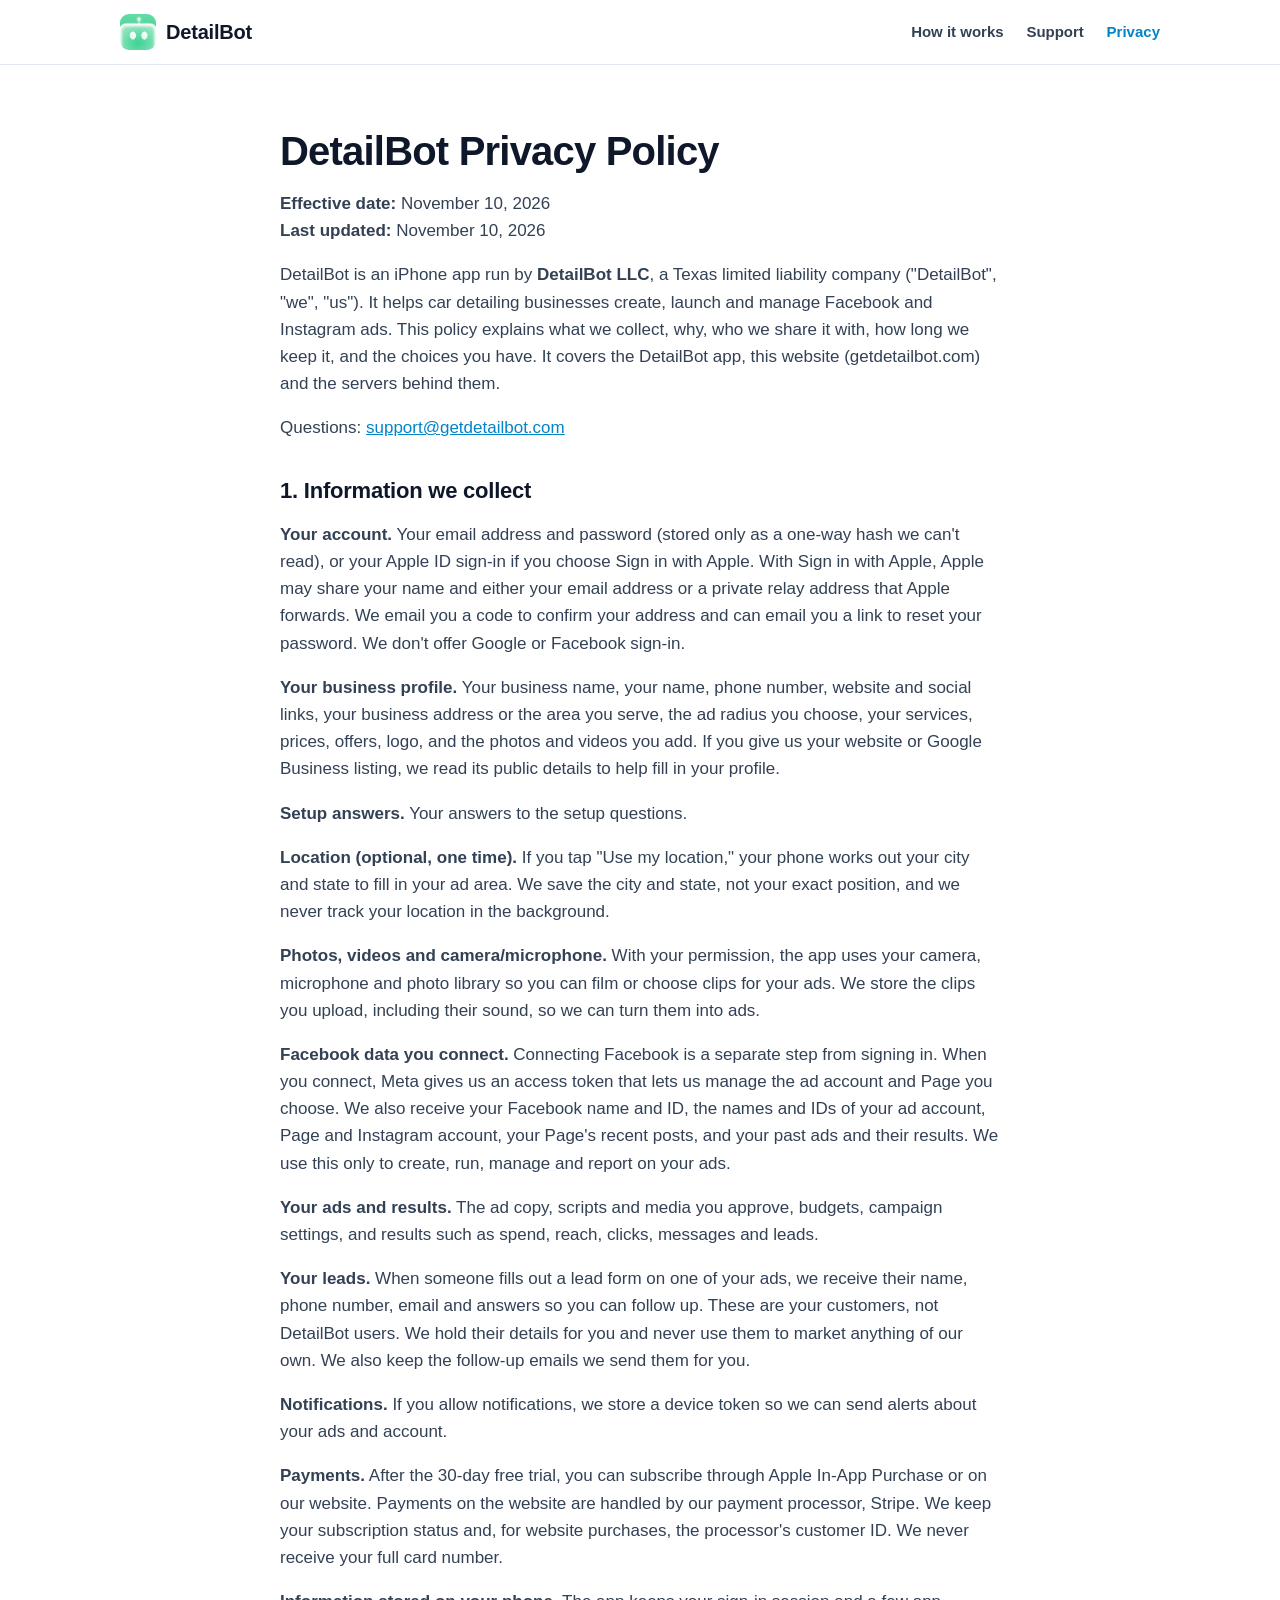
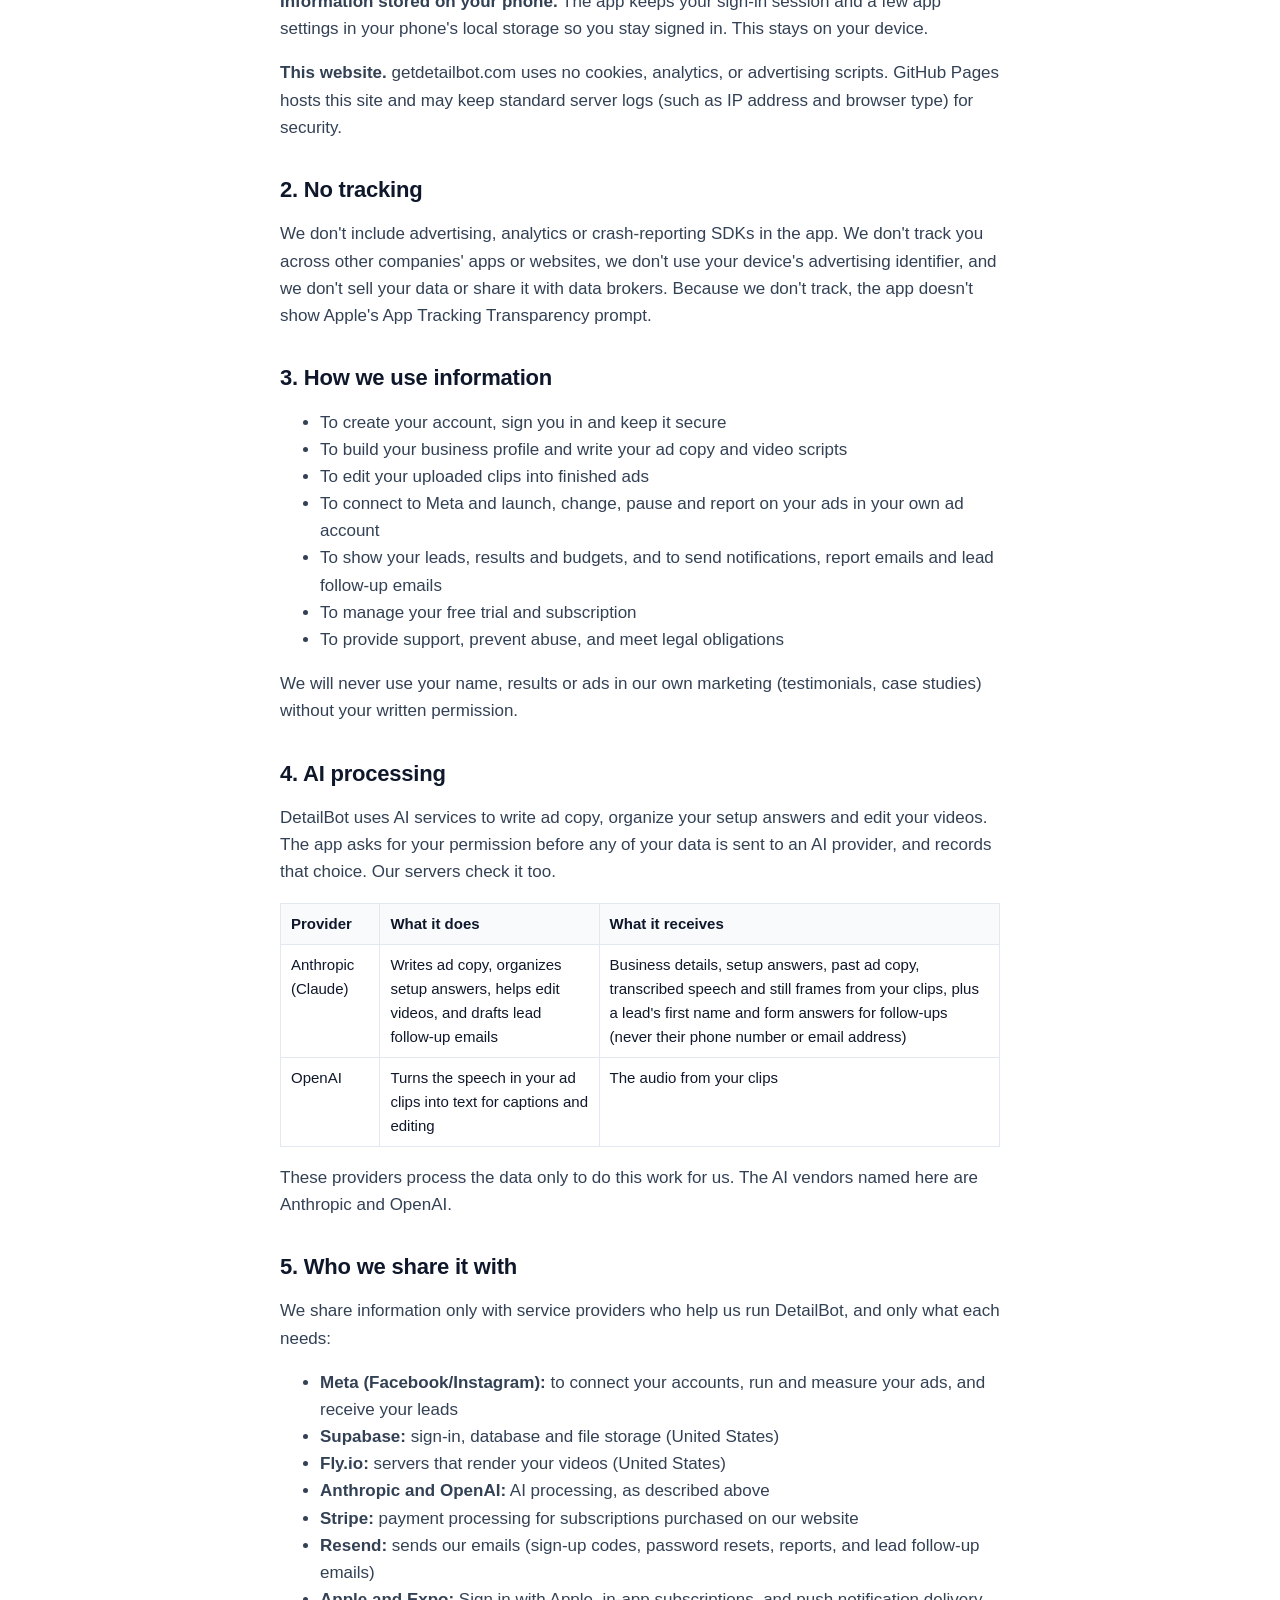
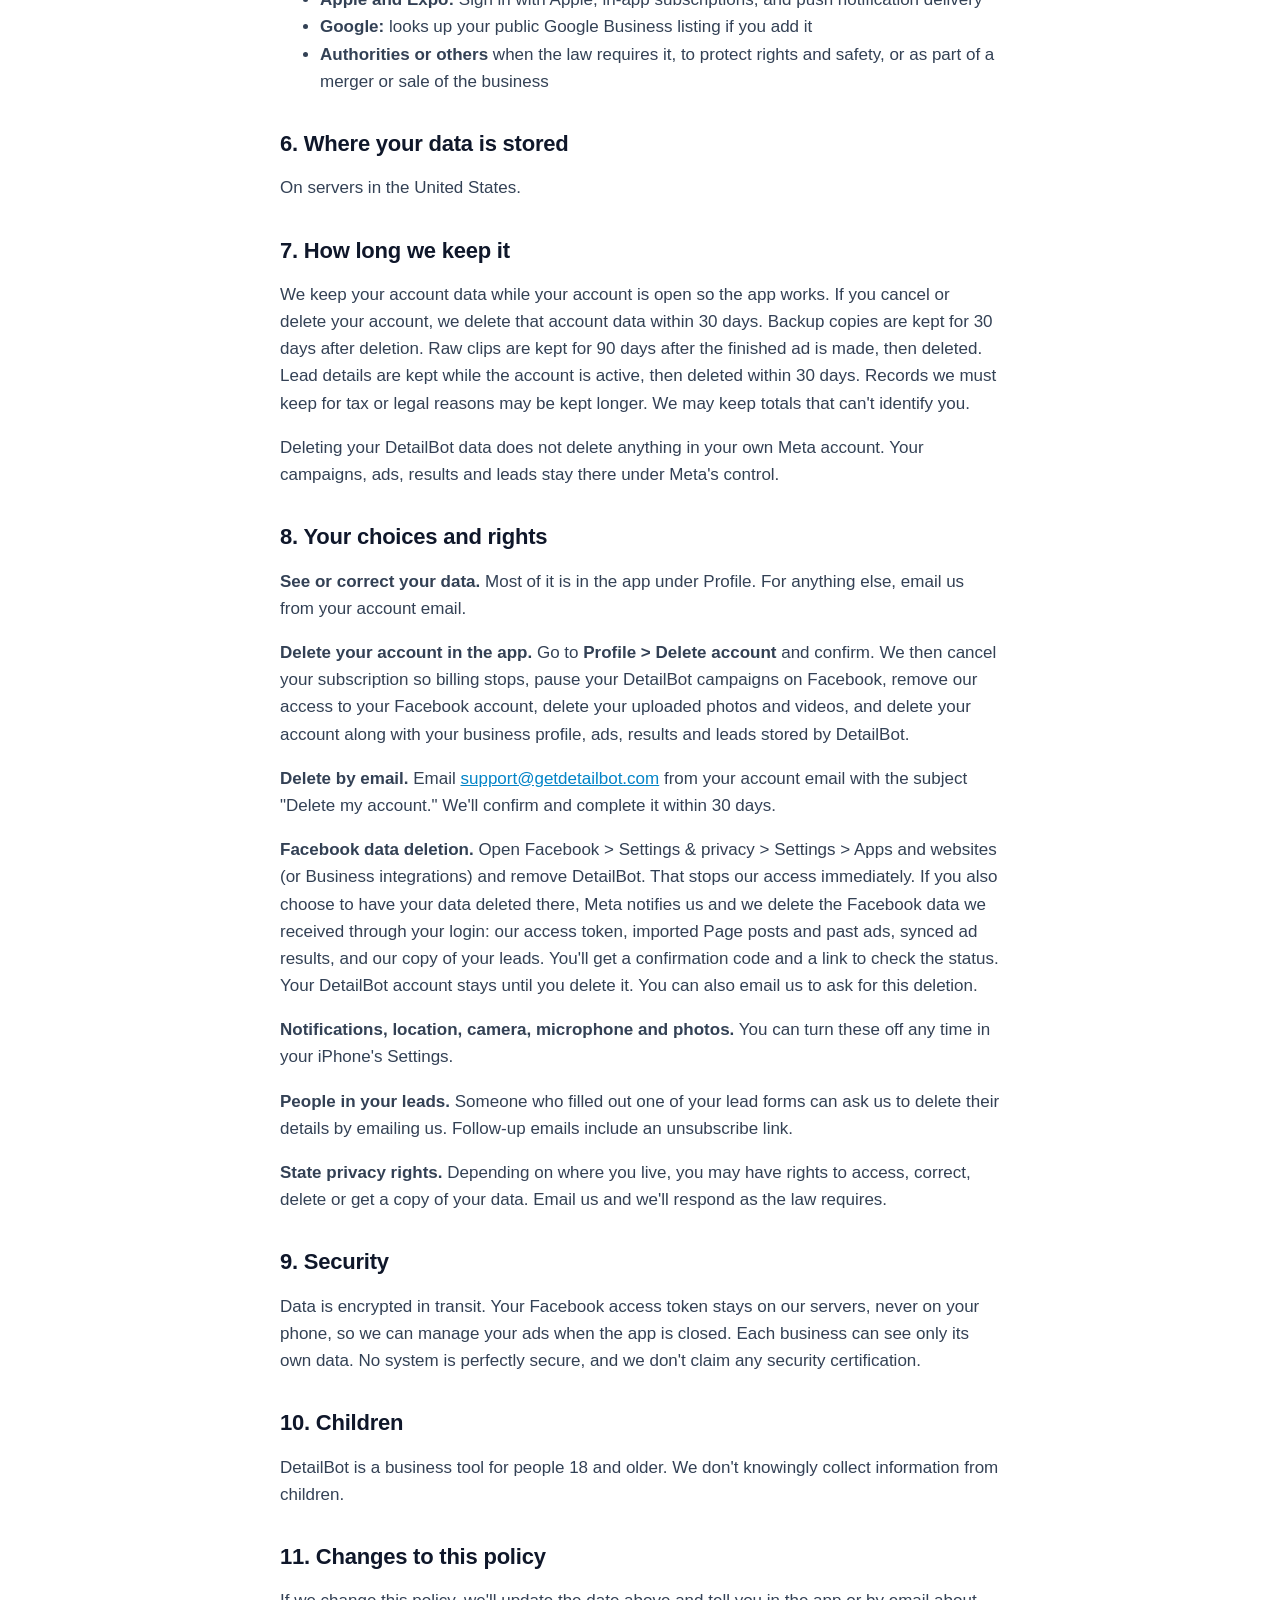
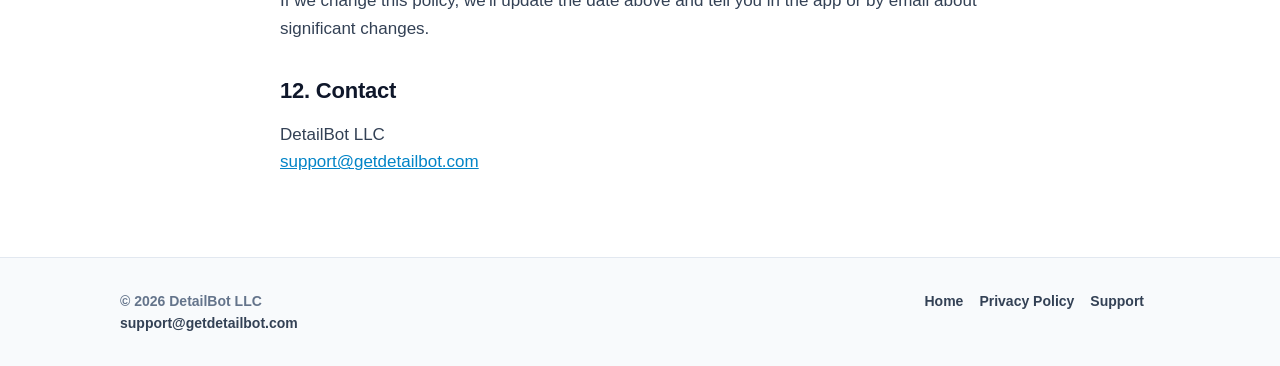
==== privacy.html @ 8365f834 "Publish getdetailbot.com site" ====
<!doctype html>
<html lang="en">
<head>
<meta charset="utf-8">
<meta name="viewport" content="width=device-width, initial-scale=1">
<title>Privacy Policy | DetailBot</title>
<meta name="description" content="How DetailBot LLC collects, uses and protects information in the DetailBot app.">
<link rel="icon" href="favicon.svg" type="image/svg+xml">
<link rel="icon" href="favicon-32.png" sizes="32x32" type="image/png">
<link rel="apple-touch-icon" href="apple-touch-icon.png">
<link rel="stylesheet" href="styles.css">
<meta property="og:title" content="Privacy Policy | DetailBot">
<meta property="og:description" content="How DetailBot LLC collects, uses and protects information in the DetailBot app.">
<meta property="og:url" content="https://getdetailbot.com/privacy.html">
<meta property="og:type" content="website">
</head>
<body>
<a class="skip" href="#main">Skip to content</a>
<header class="site"><div class="wrap">
  <a class="logo" href="index.html"><img class="brand-mark" src="logo.png" alt="DetailBot logo" width="36" height="36"><span>DetailBot</span></a>
  <nav class="main" aria-label="Main">
    <a href="index.html#how">How it works</a>
    <a href="support.html">Support</a>
    <a href="privacy.html" aria-current="page">Privacy</a>
  </nav>
</div></header>
<main id="main">
<div class="wrap doc" style="padding:48px 20px 64px">
<h1>DetailBot Privacy Policy</h1>
<p><strong>Effective date:</strong> November 10, 2026<br><strong>Last updated:</strong> November 10, 2026</p>

<p>DetailBot is an iPhone app run by <strong>DetailBot LLC</strong>, a Texas limited liability company ("DetailBot", "we", "us"). It helps car detailing businesses create, launch and manage Facebook and Instagram ads. This policy explains what we collect, why, who we share it with, how long we keep it, and the choices you have. It covers the DetailBot app, this website (getdetailbot.com) and the servers behind them.</p>
<p>Questions: <a href="mailto:support@getdetailbot.com">support@getdetailbot.com</a></p>

<h2>1. Information we collect</h2>
<p><strong>Your account.</strong> Your email address and password (stored only as a one-way hash we can't read), or your Apple ID sign-in if you choose Sign in with Apple. With Sign in with Apple, Apple may share your name and either your email address or a private relay address that Apple forwards. We email you a code to confirm your address and can email you a link to reset your password. We don't offer Google or Facebook sign-in.</p>
<p><strong>Your business profile.</strong> Your business name, your name, phone number, website and social links, your business address or the area you serve, the ad radius you choose, your services, prices, offers, logo, and the photos and videos you add. If you give us your website or Google Business listing, we read its public details to help fill in your profile.</p>
<p><strong>Setup answers.</strong> Your answers to the setup questions.</p>
<p><strong>Location (optional, one time).</strong> If you tap "Use my location," your phone works out your city and state to fill in your ad area. We save the city and state, not your exact position, and we never track your location in the background.</p>
<p><strong>Photos, videos and camera/microphone.</strong> With your permission, the app uses your camera, microphone and photo library so you can film or choose clips for your ads. We store the clips you upload, including their sound, so we can turn them into ads.</p>
<p><strong>Facebook data you connect.</strong> Connecting Facebook is a separate step from signing in. When you connect, Meta gives us an access token that lets us manage the ad account and Page you choose. We also receive your Facebook name and ID, the names and IDs of your ad account, Page and Instagram account, your Page's recent posts, and your past ads and their results. We use this only to create, run, manage and report on your ads.</p>
<p><strong>Your ads and results.</strong> The ad copy, scripts and media you approve, budgets, campaign settings, and results such as spend, reach, clicks, messages and leads.</p>
<p><strong>Your leads.</strong> When someone fills out a lead form on one of your ads, we receive their name, phone number, email and answers so you can follow up. These are your customers, not DetailBot users. We hold their details for you and never use them to market anything of our own. We also keep the follow-up emails we send them for you.</p>
<p><strong>Notifications.</strong> If you allow notifications, we store a device token so we can send alerts about your ads and account.</p>
<p><strong>Payments.</strong> After the 30-day free trial, you can subscribe through Apple In-App Purchase or on our website. Payments on the website are handled by our payment processor, Stripe. We keep your subscription status and, for website purchases, the processor's customer ID. We never receive your full card number.</p>
<p><strong>Information stored on your phone.</strong> The app keeps your sign-in session and a few app settings in your phone's local storage so you stay signed in. This stays on your device.</p>
<p><strong>This website.</strong> getdetailbot.com uses no cookies, analytics, or advertising scripts. GitHub Pages hosts this site and may keep standard server logs (such as IP address and browser type) for security.</p>

<h2>2. No tracking</h2>
<p>We don't include advertising, analytics or crash-reporting SDKs in the app. We don't track you across other companies' apps or websites, we don't use your device's advertising identifier, and we don't sell your data or share it with data brokers. Because we don't track, the app doesn't show Apple's App Tracking Transparency prompt.</p>

<h2>3. How we use information</h2>
<ul>
<li>To create your account, sign you in and keep it secure</li>
<li>To build your business profile and write your ad copy and video scripts</li>
<li>To edit your uploaded clips into finished ads</li>
<li>To connect to Meta and launch, change, pause and report on your ads in your own ad account</li>
<li>To show your leads, results and budgets, and to send notifications, report emails and lead follow-up emails</li>
<li>To manage your free trial and subscription</li>
<li>To provide support, prevent abuse, and meet legal obligations</li>
</ul>
<p>We will never use your name, results or ads in our own marketing (testimonials, case studies) without your written permission.</p>

<h2>4. AI processing</h2>
<p>DetailBot uses AI services to write ad copy, organize your setup answers and edit your videos. The app asks for your permission before any of your data is sent to an AI provider, and records that choice. Our servers check it too.</p>
<table>
<tr><th>Provider</th><th>What it does</th><th>What it receives</th></tr>
<tr><td>Anthropic (Claude)</td><td>Writes ad copy, organizes setup answers, helps edit videos, and drafts lead follow-up emails</td><td>Business details, setup answers, past ad copy, transcribed speech and still frames from your clips, plus a lead's first name and form answers for follow-ups (never their phone number or email address)</td></tr>
<tr><td>OpenAI</td><td>Turns the speech in your ad clips into text for captions and editing</td><td>The audio from your clips</td></tr>
</table>
<p>These providers process the data only to do this work for us. The AI vendors named here are Anthropic and OpenAI.</p>

<h2>5. Who we share it with</h2>
<p>We share information only with service providers who help us run DetailBot, and only what each needs:</p>
<ul>
<li><strong>Meta (Facebook/Instagram):</strong> to connect your accounts, run and measure your ads, and receive your leads</li>
<li><strong>Supabase:</strong> sign-in, database and file storage (United States)</li>
<li><strong>Fly.io:</strong> servers that render your videos (United States)</li>
<li><strong>Anthropic and OpenAI:</strong> AI processing, as described above</li>
<li><strong>Stripe:</strong> payment processing for subscriptions purchased on our website</li>
<li><strong>Resend:</strong> sends our emails (sign-up codes, password resets, reports, and lead follow-up emails)</li>
<li><strong>Apple and Expo:</strong> Sign in with Apple, in-app subscriptions, and push notification delivery</li>
<li><strong>Google:</strong> looks up your public Google Business listing if you add it</li>
<li><strong>Authorities or others</strong> when the law requires it, to protect rights and safety, or as part of a merger or sale of the business</li>
</ul>

<h2>6. Where your data is stored</h2>
<p>On servers in the United States.</p>

<h2>7. How long we keep it</h2>
<p>We keep your account data while your account is open so the app works. If you cancel or delete your account, we delete that account data within 30 days. Backup copies are kept for 30 days after deletion. Raw clips are kept for 90 days after the finished ad is made, then deleted. Lead details are kept while the account is active, then deleted within 30 days. Records we must keep for tax or legal reasons may be kept longer. We may keep totals that can't identify you.</p>
<p>Deleting your DetailBot data does not delete anything in your own Meta account. Your campaigns, ads, results and leads stay there under Meta's control.</p>

<h2>8. Your choices and rights</h2>
<p><strong>See or correct your data.</strong> Most of it is in the app under Profile. For anything else, email us from your account email.</p>
<p><strong>Delete your account in the app.</strong> Go to <strong>Profile &gt; Delete account</strong> and confirm. We then cancel your subscription so billing stops, pause your DetailBot campaigns on Facebook, remove our access to your Facebook account, delete your uploaded photos and videos, and delete your account along with your business profile, ads, results and leads stored by DetailBot.</p>
<p><strong>Delete by email.</strong> Email <a href="mailto:support@getdetailbot.com">support@getdetailbot.com</a> from your account email with the subject "Delete my account." We'll confirm and complete it within 30 days.</p>
<p><strong>Facebook data deletion.</strong> Open Facebook &gt; Settings &amp; privacy &gt; Settings &gt; Apps and websites (or Business integrations) and remove DetailBot. That stops our access immediately. If you also choose to have your data deleted there, Meta notifies us and we delete the Facebook data we received through your login: our access token, imported Page posts and past ads, synced ad results, and our copy of your leads. You'll get a confirmation code and a link to check the status. Your DetailBot account stays until you delete it. You can also email us to ask for this deletion.</p>
<p><strong>Notifications, location, camera, microphone and photos.</strong> You can turn these off any time in your iPhone's Settings.</p>
<p><strong>People in your leads.</strong> Someone who filled out one of your lead forms can ask us to delete their details by emailing us. Follow-up emails include an unsubscribe link.</p>
<p><strong>State privacy rights.</strong> Depending on where you live, you may have rights to access, correct, delete or get a copy of your data. Email us and we'll respond as the law requires.</p>

<h2>9. Security</h2>
<p>Data is encrypted in transit. Your Facebook access token stays on our servers, never on your phone, so we can manage your ads when the app is closed. Each business can see only its own data. No system is perfectly secure, and we don't claim any security certification.</p>

<h2>10. Children</h2>
<p>DetailBot is a business tool for people 18 and older. We don't knowingly collect information from children.</p>

<h2>11. Changes to this policy</h2>
<p>If we change this policy, we'll update the date above and tell you in the app or by email about significant changes.</p>

<h2>12. Contact</h2>
<p>DetailBot LLC<br>
<a href="mailto:support@getdetailbot.com">support@getdetailbot.com</a></p>
</div>
</main>
<footer class="site"><div class="wrap">
  <div>
    <strong>&copy; 2026 DetailBot LLC</strong><br>
    <a href="mailto:support@getdetailbot.com">support@getdetailbot.com</a>
  </div>
  <div>
    <a href="index.html">Home</a><a href="privacy.html">Privacy Policy</a><a href="support.html">Support</a>
  </div>
</div></footer>
</body>
</html>
---- styles.css ----
:root{--ink:#0F172A;--ink-2:#334155;--muted:#64748B;--line:#E2E8F0;--bg:#FFFFFF;--soft:#F8FAFC;--brand:#0284C7;--brand-2:#38BDF8;--accent:#FACC15;--radius:14px;--max:1080px}
*{box-sizing:border-box}
html{-webkit-text-size-adjust:100%}
body{margin:0;font-family:-apple-system,BlinkMacSystemFont,"Segoe UI",Roboto,"Helvetica Neue",Arial,sans-serif;color:var(--ink);background:var(--bg);line-height:1.6;font-size:17px}
a{color:var(--brand)}
img,svg{max-width:100%}
.wrap{max-width:var(--max);margin:0 auto;padding:0 20px}
.skip{position:absolute;left:-999px}.skip:focus{left:12px;top:12px;background:#fff;padding:8px;z-index:10}
header.site{border-bottom:1px solid var(--line);background:#fff;position:sticky;top:0;z-index:5}
header.site .wrap{display:flex;align-items:center;justify-content:space-between;height:64px}
.logo{display:flex;align-items:center;gap:10px;font-weight:800;font-size:20px;color:var(--ink);text-decoration:none;letter-spacing:-.01em}
.logo img{width:32px;height:32px}
.logo img.brand-mark{width:36px;height:36px;border-radius:9px}
nav.main a{color:var(--ink-2);text-decoration:none;font-weight:600;font-size:15px;margin-left:18px}
nav.main a:hover,nav.main a[aria-current]{color:var(--brand)}
.hero{background:linear-gradient(180deg,#F0F9FF 0%,#FFFFFF 100%);padding:72px 0 56px}
.eyebrow{display:inline-block;font-size:13px;font-weight:700;text-transform:uppercase;letter-spacing:.08em;color:var(--brand);background:#E0F2FE;border-radius:999px;padding:4px 12px}
h1{font-size:clamp(32px,5.4vw,52px);line-height:1.1;letter-spacing:-.02em;margin:16px 0 16px;max-width:16ch}
.lede{font-size:clamp(17px,2.2vw,20px);color:var(--ink-2);max-width:60ch;margin:0 0 28px}
.cta{display:flex;flex-wrap:wrap;gap:12px;align-items:center}
.btn{display:inline-block;padding:13px 22px;border-radius:10px;font-weight:700;text-decoration:none;font-size:16px}
.btn.primary{background:var(--ink);color:#fff}.btn.primary:hover{background:#1E293B}
.btn.ghost{border:1px solid var(--line);color:var(--ink);background:#fff}
.note{font-size:14px;color:var(--muted)}
section{padding:56px 0}
section.alt{background:var(--soft);border-top:1px solid var(--line);border-bottom:1px solid var(--line)}
h2{font-size:clamp(24px,3.4vw,32px);letter-spacing:-.01em;line-height:1.2;margin:0 0 12px}
h3{font-size:19px;margin:0 0 6px}
.sub{color:var(--ink-2);max-width:62ch;margin:0 0 32px}
.steps{display:grid;grid-template-columns:repeat(3,1fr);gap:20px;counter-reset:s}
.card{background:#fff;border:1px solid var(--line);border-radius:var(--radius);padding:24px}
.steps .card{position:relative;padding-top:56px}
.steps .card::before{counter-increment:s;content:counter(s);position:absolute;top:20px;left:24px;width:28px;height:28px;border-radius:8px;background:var(--ink);color:#fff;font-weight:800;display:grid;place-items:center;font-size:15px}
.card p{margin:0;color:var(--ink-2)}
.grid2{display:grid;grid-template-columns:1fr 1fr;gap:20px}
ul.checks{list-style:none;padding:0;margin:0}
ul.checks li{padding-left:30px;position:relative;margin:0 0 12px;color:var(--ink-2)}
ul.checks li::before{content:"";position:absolute;left:0;top:6px;width:18px;height:18px;border-radius:50%;background:#DCFCE7 url("data:image/svg+xml,%3Csvg xmlns='http://www.w3.org/2000/svg' viewBox='0 0 20 20'%3E%3Cpath d='M5 10.5l3 3 7-7' fill='none' stroke='%2316A34A' stroke-width='2.4' stroke-linecap='round'/%3E%3C/svg%3E") center/14px no-repeat}
.offer{display:flex;flex-wrap:wrap;gap:24px;align-items:center;justify-content:space-between;background:var(--ink);color:#fff;border-radius:var(--radius);padding:32px}
.offer h2{color:#fff;margin:0 0 6px}.offer p{margin:0;color:#CBD5E1}
.offer .btn.primary{background:#fff;color:var(--ink)}
.placeholder{display:block;border:2px dashed #F59E0B;background:#FFFBEB;color:#92400E;border-radius:10px;padding:10px 14px;font-size:14px;font-weight:600;margin-top:14px}
.offer .placeholder{background:#FFFBEB}
.todo{background:#FEF3C7;color:#92400E;font-weight:700;border-radius:4px;padding:0 4px}
.doc{max-width:760px}
.doc h1{font-size:clamp(30px,4.4vw,40px);max-width:none}
.doc h2{font-size:22px;margin-top:36px}
.doc p,.doc li{color:var(--ink-2)}
.doc table{border-collapse:collapse;width:100%;font-size:15px;margin:12px 0}
.doc th,.doc td{border:1px solid var(--line);text-align:left;padding:8px 10px;vertical-align:top}
.doc th{background:var(--soft)}
.banner{background:#FFF7ED;border:1px solid #FED7AA;color:#9A3412;border-radius:10px;padding:12px 16px;font-size:15px;margin:0 0 24px}
details{border:1px solid var(--line);border-radius:12px;padding:0 18px;margin:0 0 12px;background:#fff}
details summary{cursor:pointer;font-weight:700;padding:16px 0;list-style:none}
details summary::-webkit-details-marker{display:none}
details summary::after{content:"+";float:right;color:var(--muted);font-weight:400;font-size:22px;line-height:1}
details[open] summary::after{content:"–"}
details>*:not(summary){margin-top:0}
footer.site{border-top:1px solid var(--line);padding:32px 0;color:var(--muted);font-size:14px;background:var(--soft)}
footer.site .wrap{display:flex;flex-wrap:wrap;justify-content:space-between;gap:16px}
footer.site a{color:var(--ink-2);text-decoration:none;margin-right:16px;font-weight:600}
footer.site address{font-style:normal}
@media (max-width:820px){.steps,.grid2{grid-template-columns:1fr}section{padding:44px 0}.hero{padding:48px 0 40px}}
@media (max-width:480px){nav.main a{margin-left:12px;font-size:14px}.logo span.full{display:none}.btn{width:100%;text-align:center}.offer{padding:24px}}
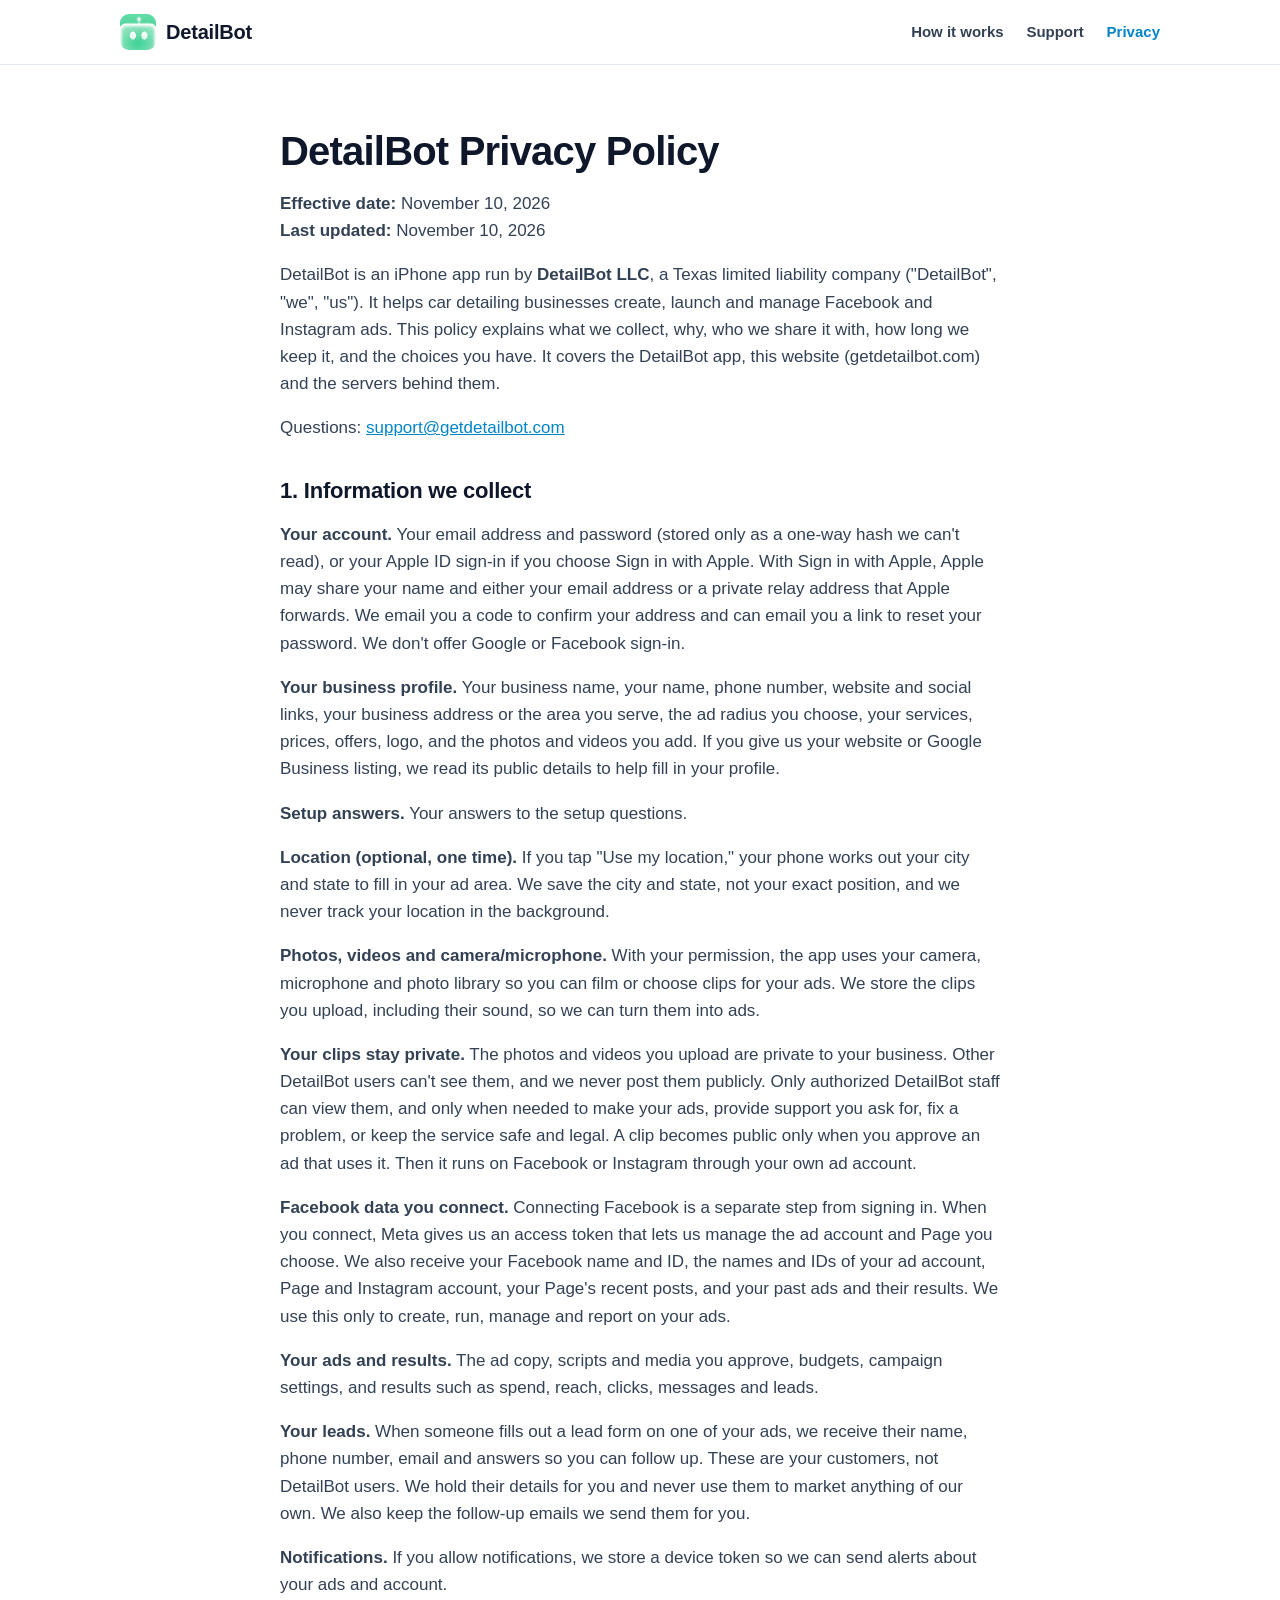
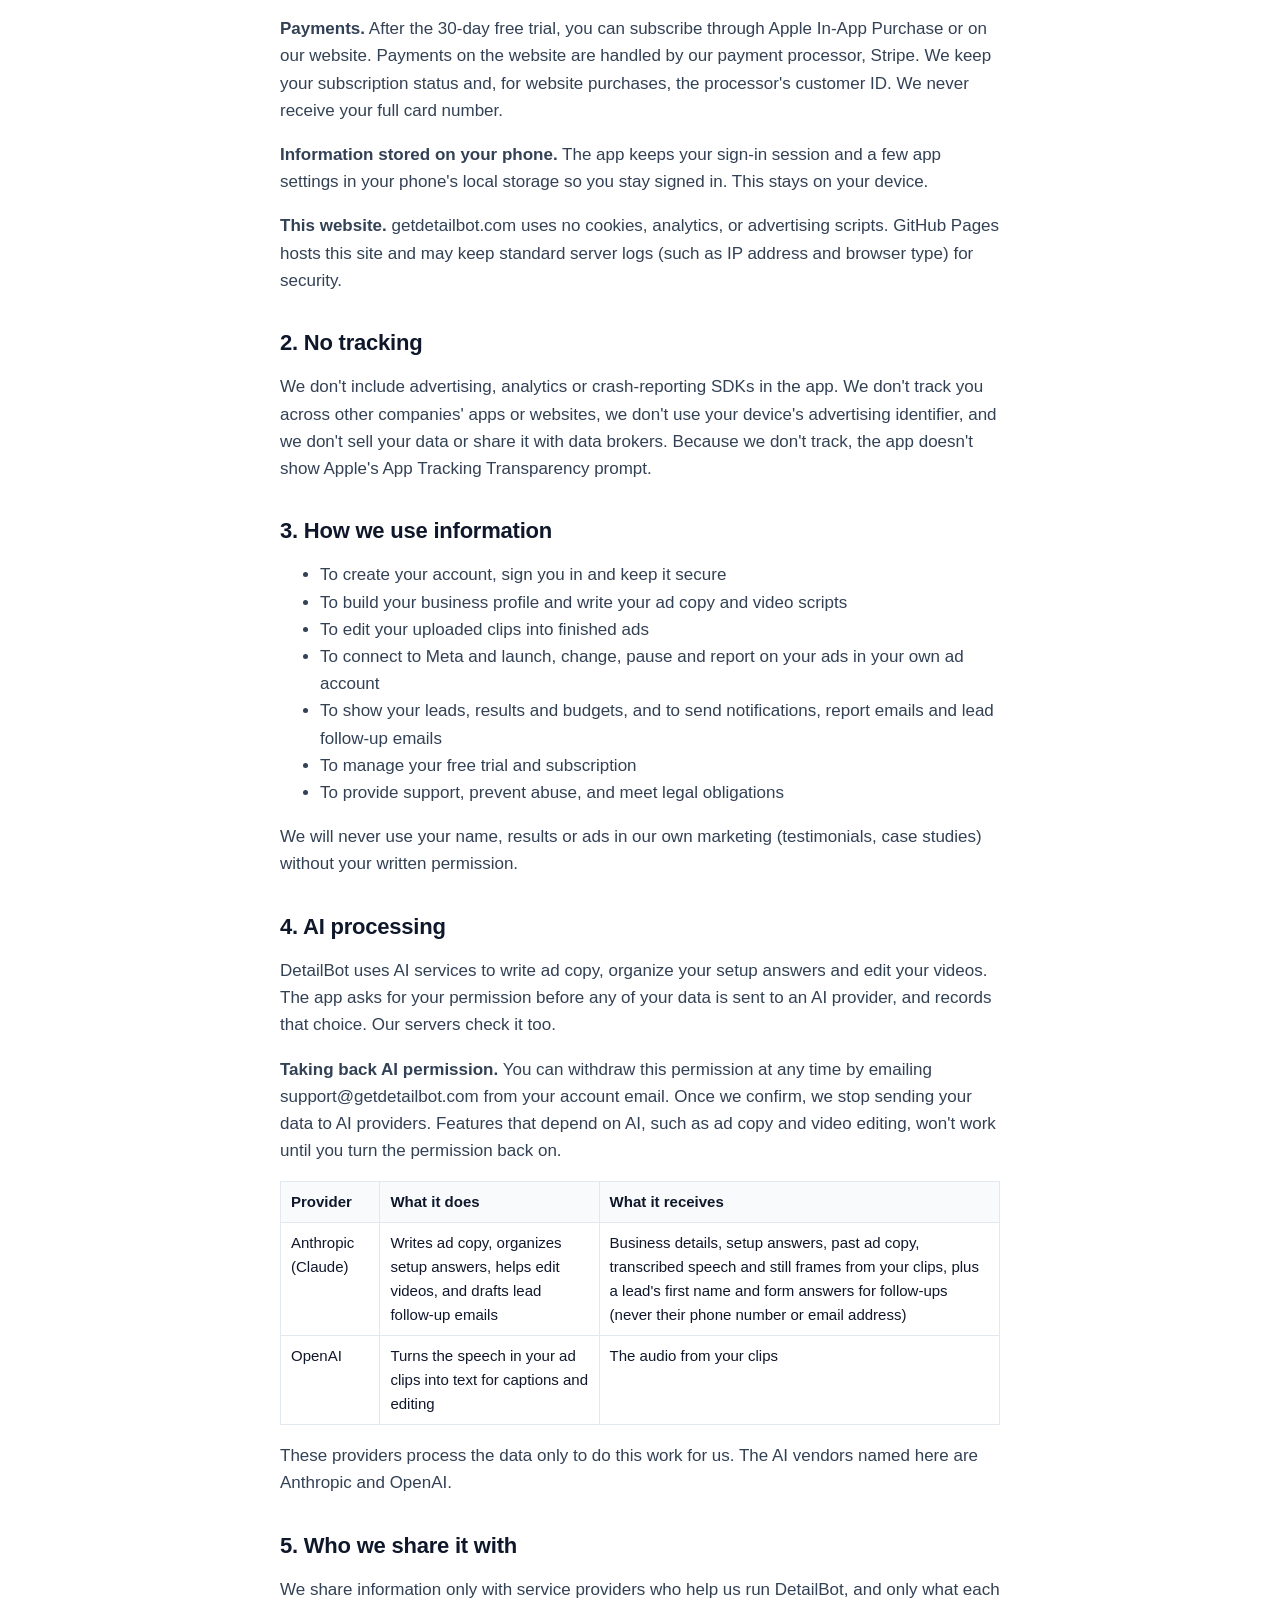
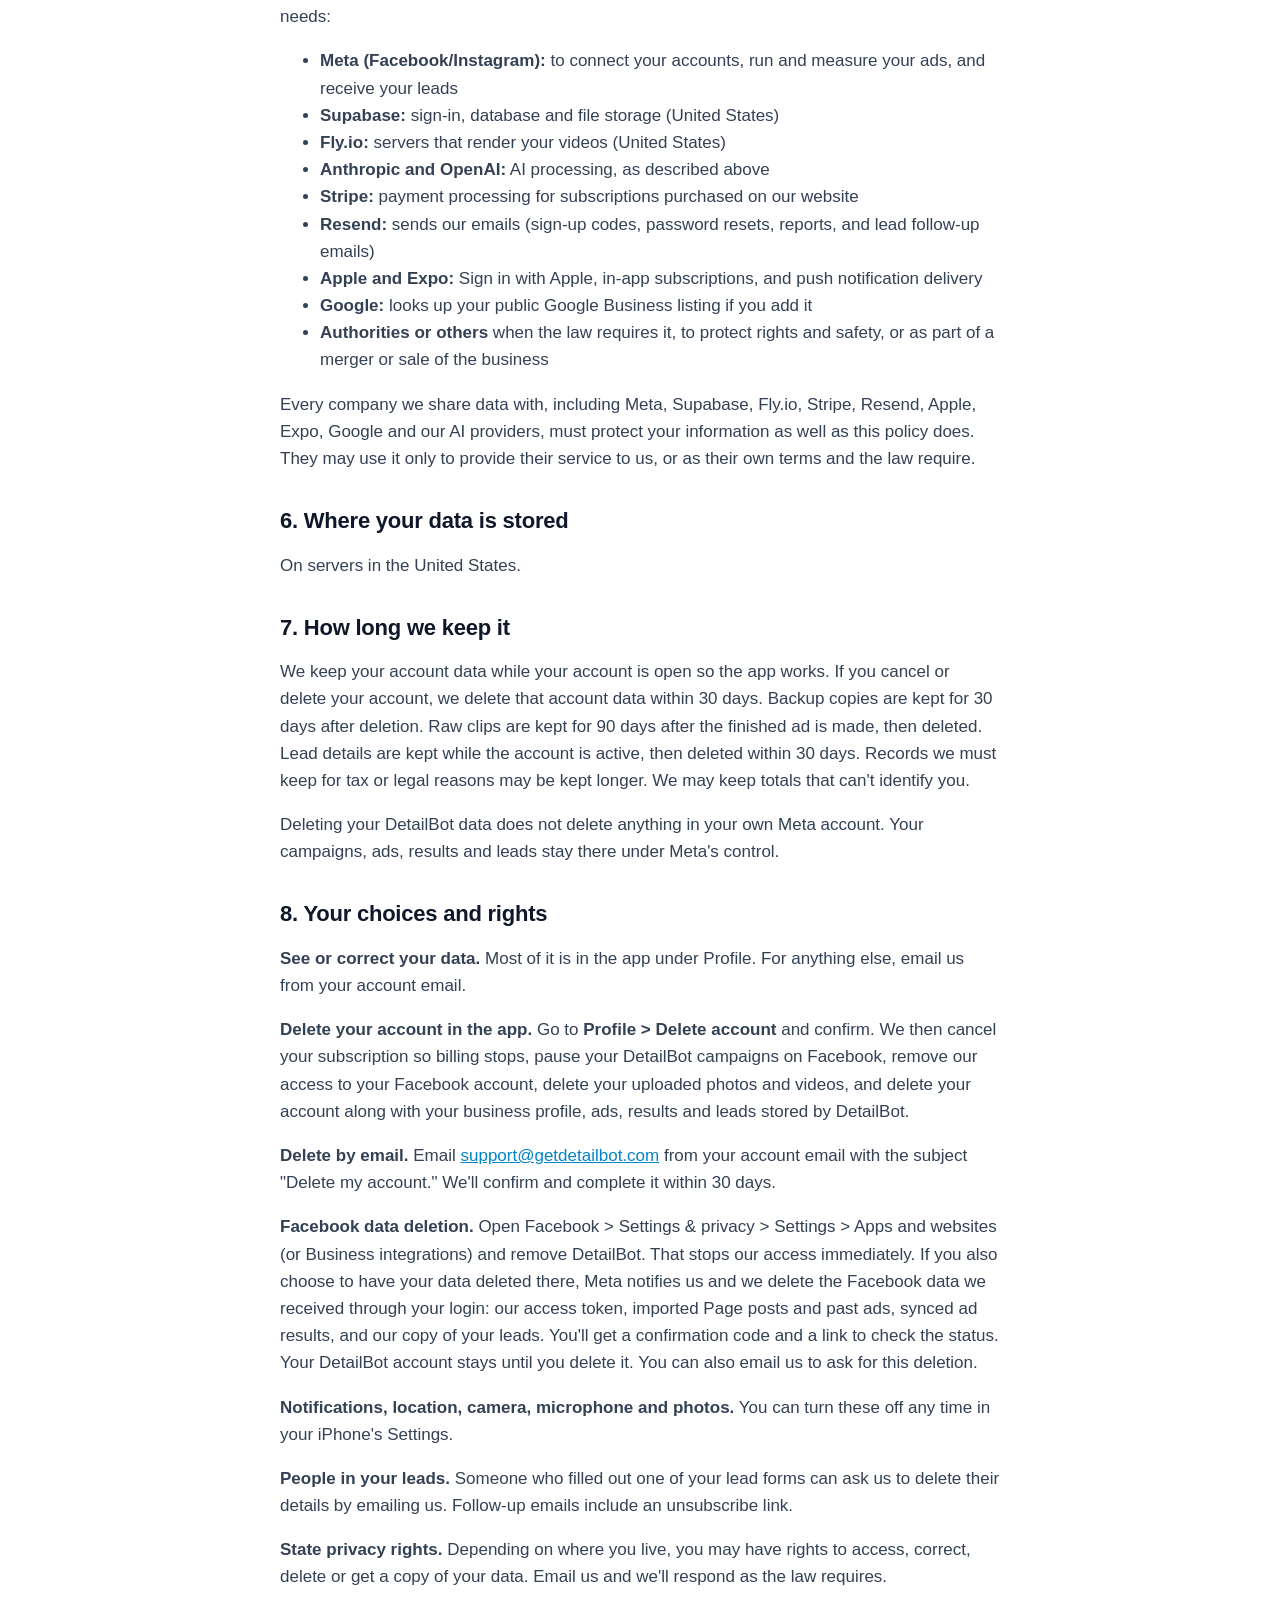
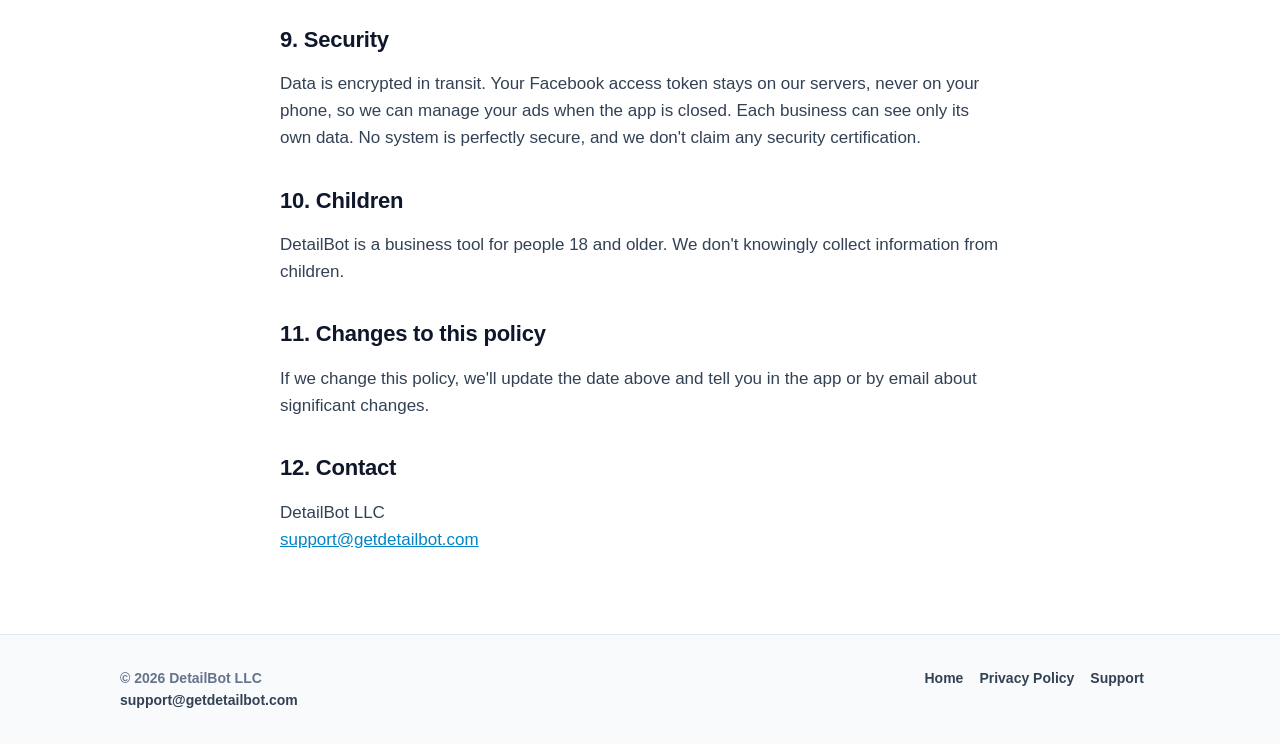
==== commit bbbce1f8: "Privacy policy: clip privacy, AI permission withdrawal, partner protection" ====
--- a/privacy.html
+++ b/privacy.html
@@ -38,6 +38,7 @@
 <p><strong>Setup answers.</strong> Your answers to the setup questions.</p>
 <p><strong>Location (optional, one time).</strong> If you tap "Use my location," your phone works out your city and state to fill in your ad area. We save the city and state, not your exact position, and we never track your location in the background.</p>
 <p><strong>Photos, videos and camera/microphone.</strong> With your permission, the app uses your camera, microphone and photo library so you can film or choose clips for your ads. We store the clips you upload, including their sound, so we can turn them into ads.</p>
+<p><strong>Your clips stay private.</strong> The photos and videos you upload are private to your business. Other DetailBot users can't see them, and we never post them publicly. Only authorized DetailBot staff can view them, and only when needed to make your ads, provide support you ask for, fix a problem, or keep the service safe and legal. A clip becomes public only when you approve an ad that uses it. Then it runs on Facebook or Instagram through your own ad account.</p>
 <p><strong>Facebook data you connect.</strong> Connecting Facebook is a separate step from signing in. When you connect, Meta gives us an access token that lets us manage the ad account and Page you choose. We also receive your Facebook name and ID, the names and IDs of your ad account, Page and Instagram account, your Page's recent posts, and your past ads and their results. We use this only to create, run, manage and report on your ads.</p>
 <p><strong>Your ads and results.</strong> The ad copy, scripts and media you approve, budgets, campaign settings, and results such as spend, reach, clicks, messages and leads.</p>
 <p><strong>Your leads.</strong> When someone fills out a lead form on one of your ads, we receive their name, phone number, email and answers so you can follow up. These are your customers, not DetailBot users. We hold their details for you and never use them to market anything of our own. We also keep the follow-up emails we send them for you.</p>
@@ -63,6 +64,7 @@
 
 <h2>4. AI processing</h2>
 <p>DetailBot uses AI services to write ad copy, organize your setup answers and edit your videos. The app asks for your permission before any of your data is sent to an AI provider, and records that choice. Our servers check it too.</p>
+<p><strong>Taking back AI permission.</strong> You can withdraw this permission at any time by emailing support@getdetailbot.com from your account email. Once we confirm, we stop sending your data to AI providers. Features that depend on AI, such as ad copy and video editing, won't work until you turn the permission back on.</p>
 <table>
 <tr><th>Provider</th><th>What it does</th><th>What it receives</th></tr>
 <tr><td>Anthropic (Claude)</td><td>Writes ad copy, organizes setup answers, helps edit videos, and drafts lead follow-up emails</td><td>Business details, setup answers, past ad copy, transcribed speech and still frames from your clips, plus a lead's first name and form answers for follow-ups (never their phone number or email address)</td></tr>
@@ -83,6 +85,7 @@
 <li><strong>Google:</strong> looks up your public Google Business listing if you add it</li>
 <li><strong>Authorities or others</strong> when the law requires it, to protect rights and safety, or as part of a merger or sale of the business</li>
 </ul>
+<p>Every company we share data with, including Meta, Supabase, Fly.io, Stripe, Resend, Apple, Expo, Google and our AI providers, must protect your information as well as this policy does. They may use it only to provide their service to us, or as their own terms and the law require.</p>
 
 <h2>6. Where your data is stored</h2>
 <p>On servers in the United States.</p>
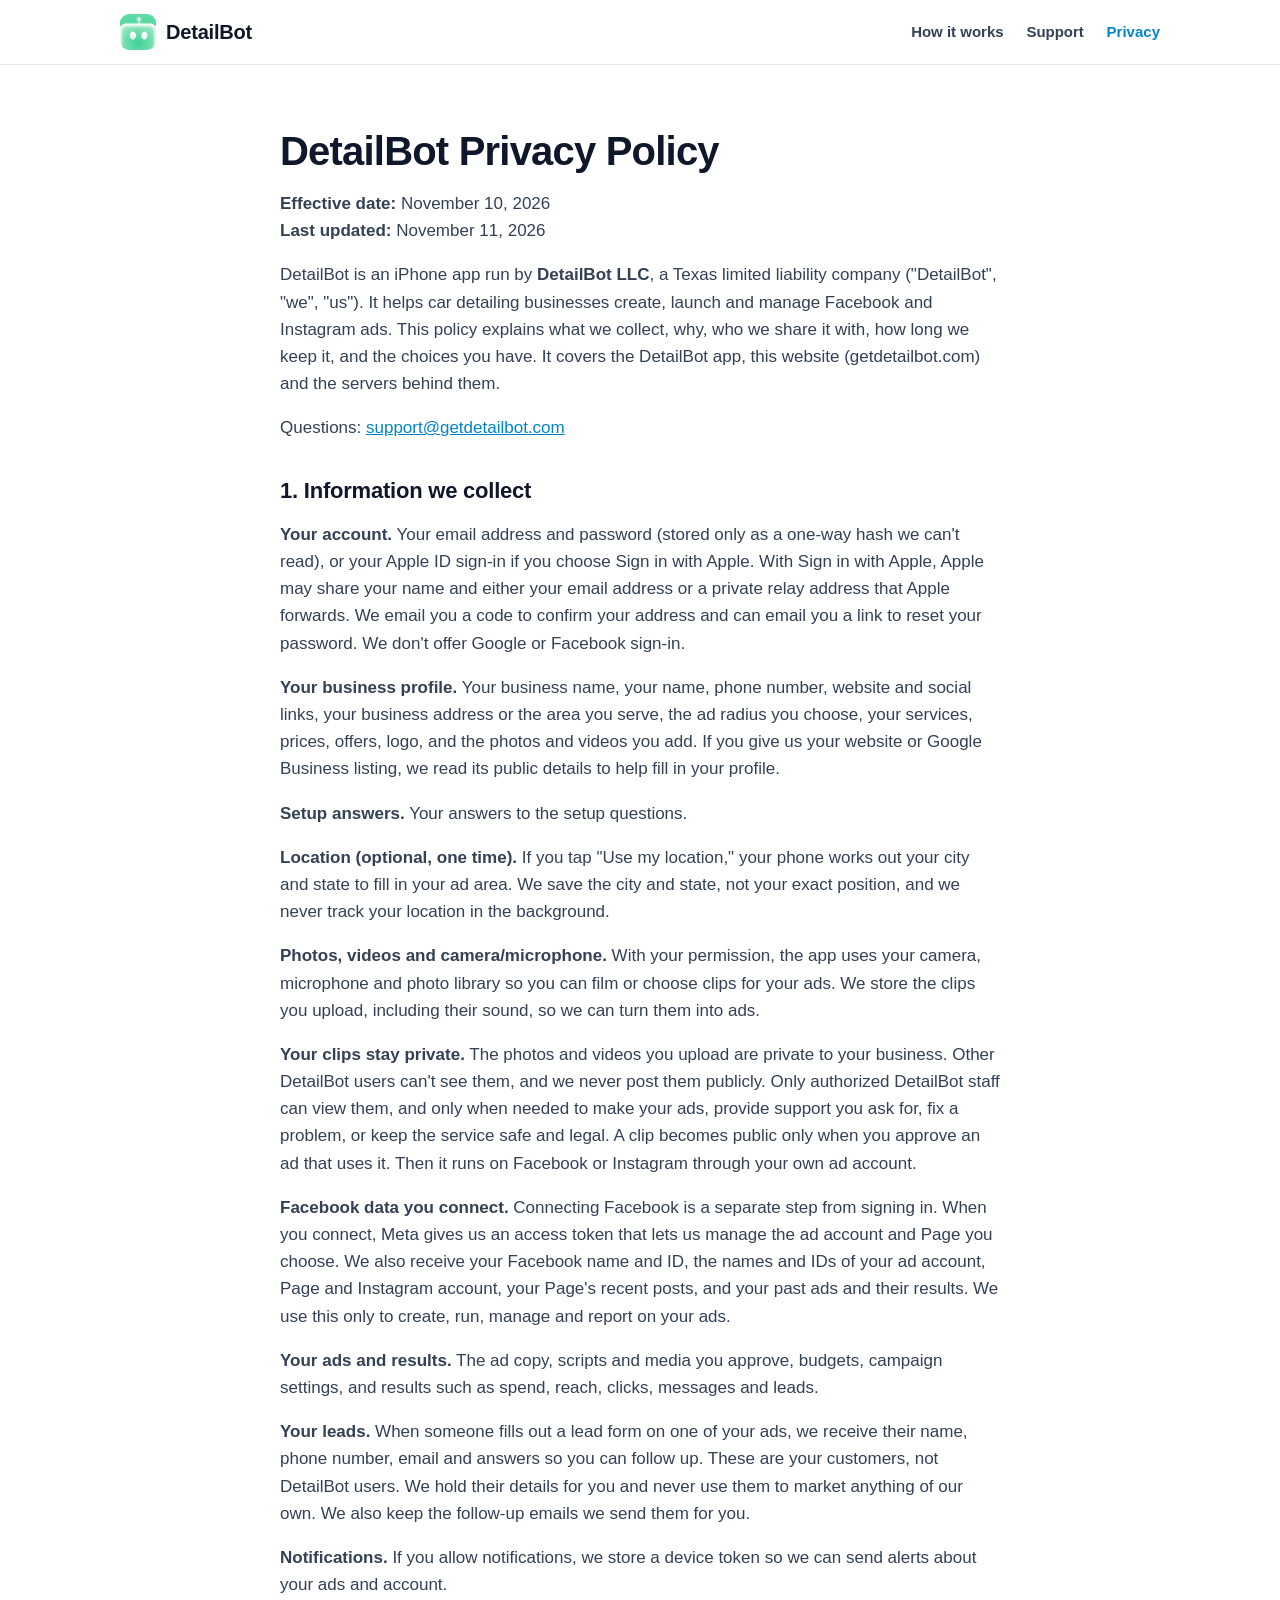
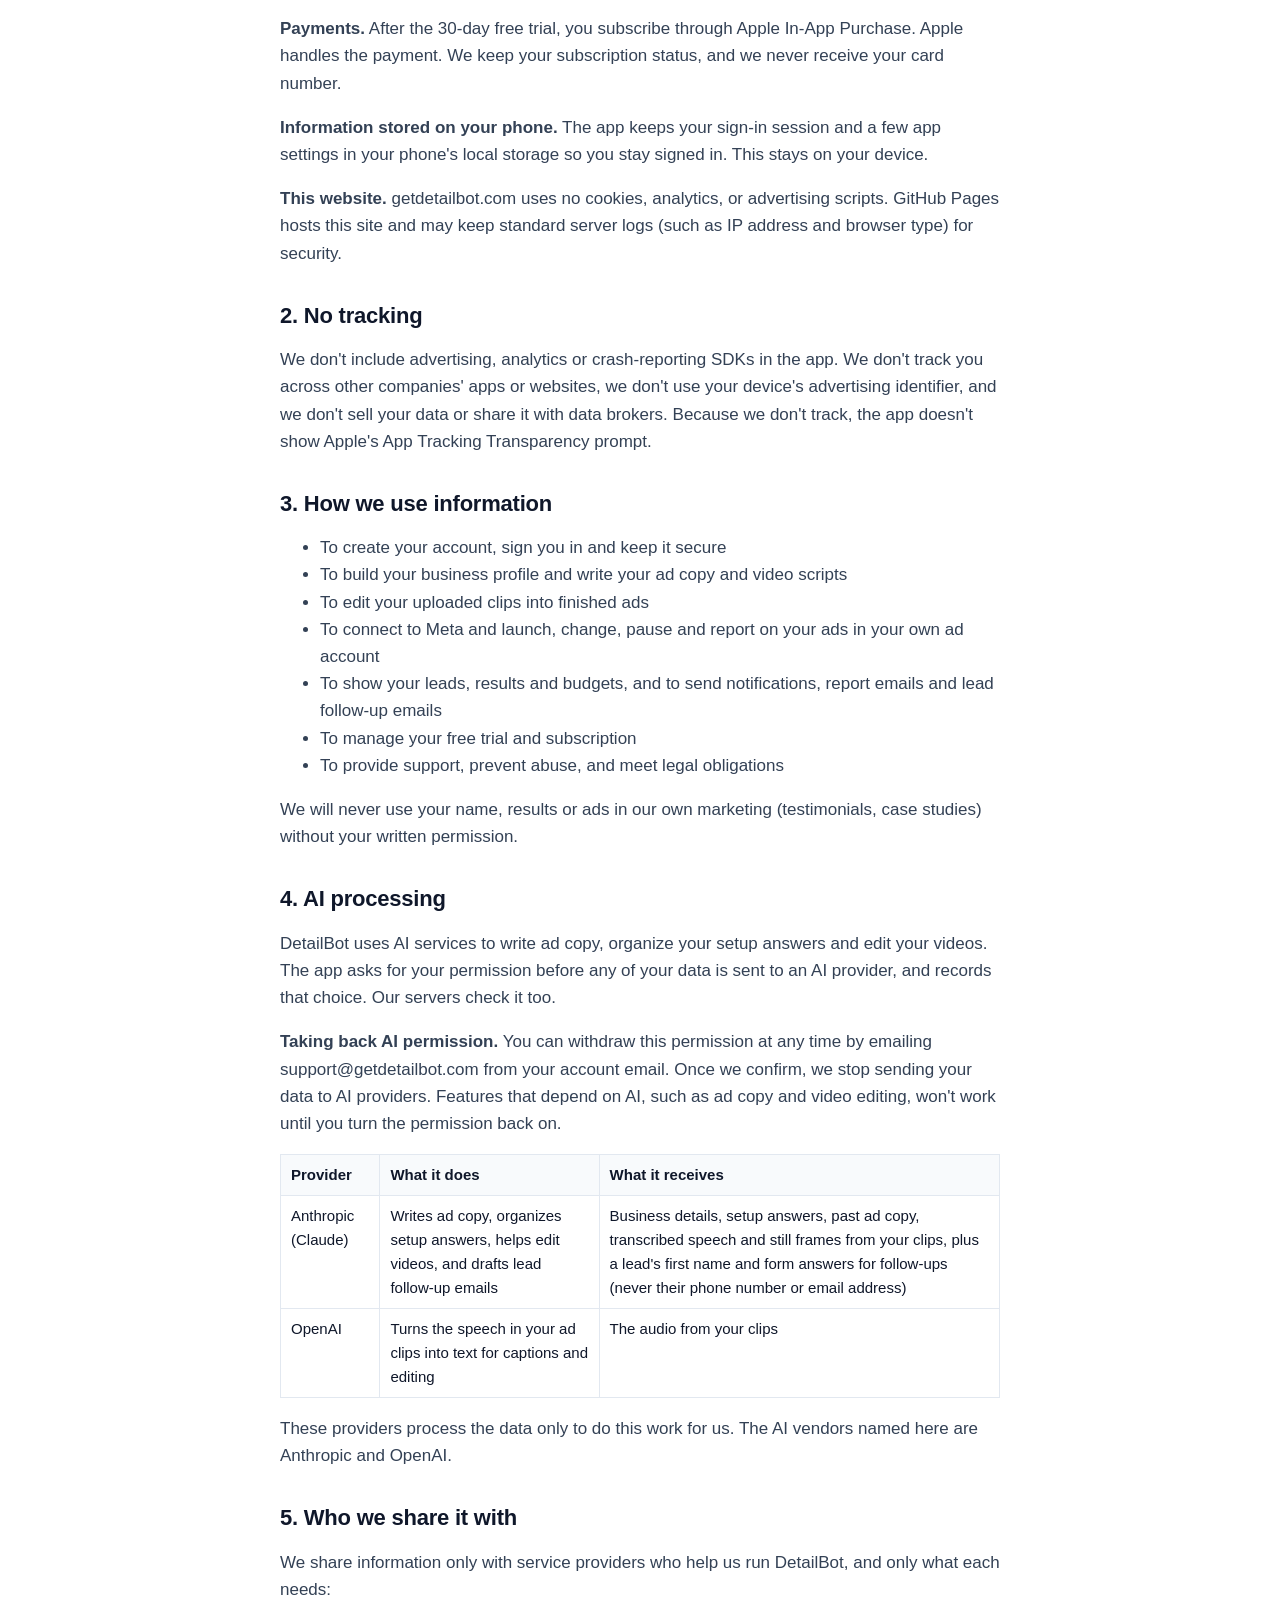
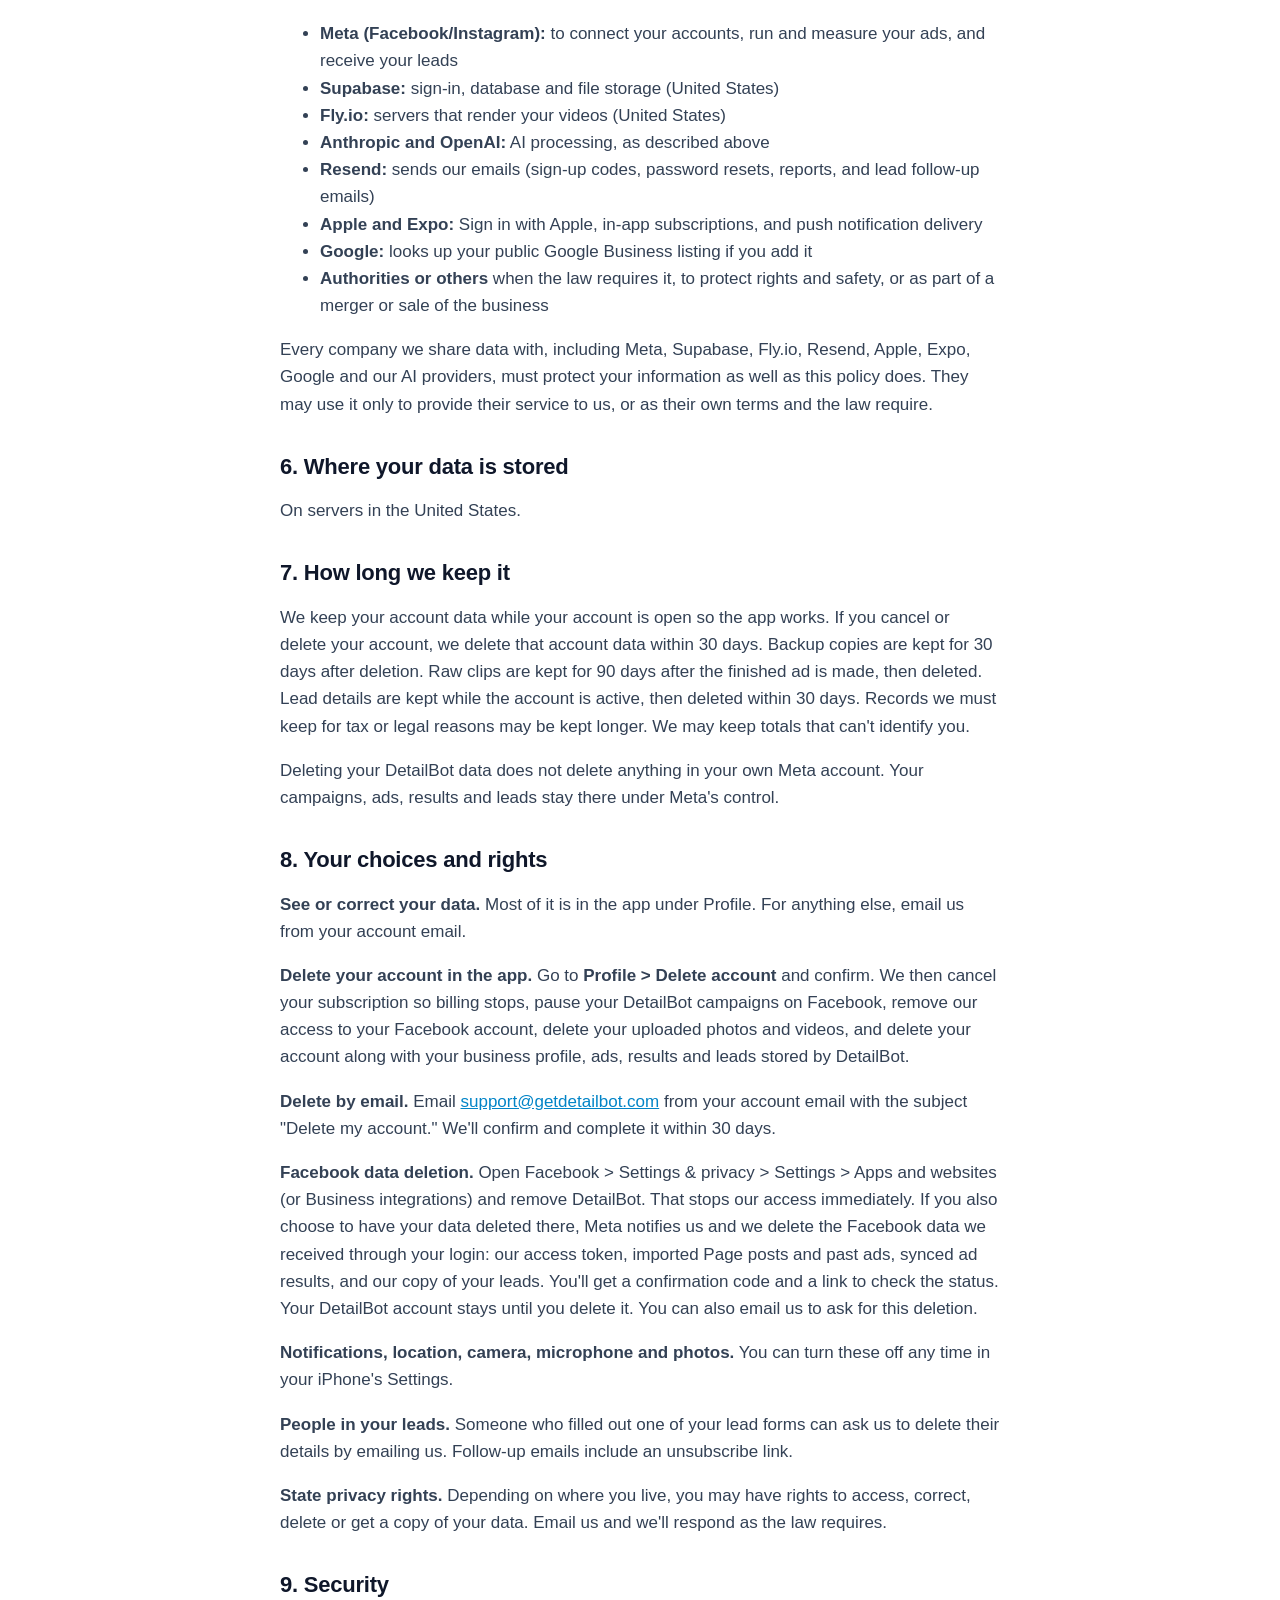
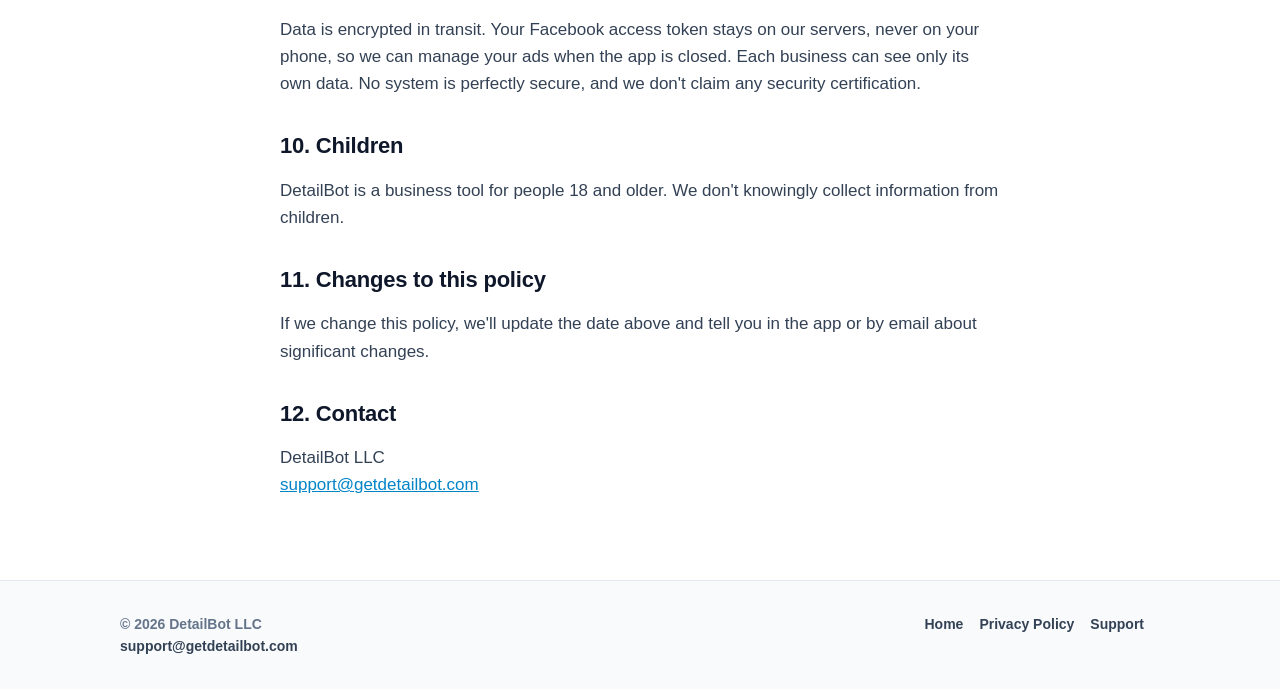
==== commit 2e931cc1: "Privacy policy: payments via Apple In-App Purchase only." ====
--- a/privacy.html
+++ b/privacy.html
@@ -27,7 +27,7 @@
 <main id="main">
 <div class="wrap doc" style="padding:48px 20px 64px">
 <h1>DetailBot Privacy Policy</h1>
-<p><strong>Effective date:</strong> November 10, 2026<br><strong>Last updated:</strong> November 10, 2026</p>
+<p><strong>Effective date:</strong> November 10, 2026<br><strong>Last updated:</strong> November 11, 2026</p>
 
 <p>DetailBot is an iPhone app run by <strong>DetailBot LLC</strong>, a Texas limited liability company ("DetailBot", "we", "us"). It helps car detailing businesses create, launch and manage Facebook and Instagram ads. This policy explains what we collect, why, who we share it with, how long we keep it, and the choices you have. It covers the DetailBot app, this website (getdetailbot.com) and the servers behind them.</p>
 <p>Questions: <a href="mailto:support@getdetailbot.com">support@getdetailbot.com</a></p>
@@ -43,7 +43,7 @@
 <p><strong>Your ads and results.</strong> The ad copy, scripts and media you approve, budgets, campaign settings, and results such as spend, reach, clicks, messages and leads.</p>
 <p><strong>Your leads.</strong> When someone fills out a lead form on one of your ads, we receive their name, phone number, email and answers so you can follow up. These are your customers, not DetailBot users. We hold their details for you and never use them to market anything of our own. We also keep the follow-up emails we send them for you.</p>
 <p><strong>Notifications.</strong> If you allow notifications, we store a device token so we can send alerts about your ads and account.</p>
-<p><strong>Payments.</strong> After the 30-day free trial, you can subscribe through Apple In-App Purchase or on our website. Payments on the website are handled by our payment processor, Stripe. We keep your subscription status and, for website purchases, the processor's customer ID. We never receive your full card number.</p>
+<p><strong>Payments.</strong> After the 30-day free trial, you subscribe through Apple In-App Purchase. Apple handles the payment. We keep your subscription status, and we never receive your card number.</p>
 <p><strong>Information stored on your phone.</strong> The app keeps your sign-in session and a few app settings in your phone's local storage so you stay signed in. This stays on your device.</p>
 <p><strong>This website.</strong> getdetailbot.com uses no cookies, analytics, or advertising scripts. GitHub Pages hosts this site and may keep standard server logs (such as IP address and browser type) for security.</p>
 
@@ -79,13 +79,12 @@
 <li><strong>Supabase:</strong> sign-in, database and file storage (United States)</li>
 <li><strong>Fly.io:</strong> servers that render your videos (United States)</li>
 <li><strong>Anthropic and OpenAI:</strong> AI processing, as described above</li>
-<li><strong>Stripe:</strong> payment processing for subscriptions purchased on our website</li>
 <li><strong>Resend:</strong> sends our emails (sign-up codes, password resets, reports, and lead follow-up emails)</li>
 <li><strong>Apple and Expo:</strong> Sign in with Apple, in-app subscriptions, and push notification delivery</li>
 <li><strong>Google:</strong> looks up your public Google Business listing if you add it</li>
 <li><strong>Authorities or others</strong> when the law requires it, to protect rights and safety, or as part of a merger or sale of the business</li>
 </ul>
-<p>Every company we share data with, including Meta, Supabase, Fly.io, Stripe, Resend, Apple, Expo, Google and our AI providers, must protect your information as well as this policy does. They may use it only to provide their service to us, or as their own terms and the law require.</p>
+<p>Every company we share data with, including Meta, Supabase, Fly.io, Resend, Apple, Expo, Google and our AI providers, must protect your information as well as this policy does. They may use it only to provide their service to us, or as their own terms and the law require.</p>
 
 <h2>6. Where your data is stored</h2>
 <p>On servers in the United States.</p>
